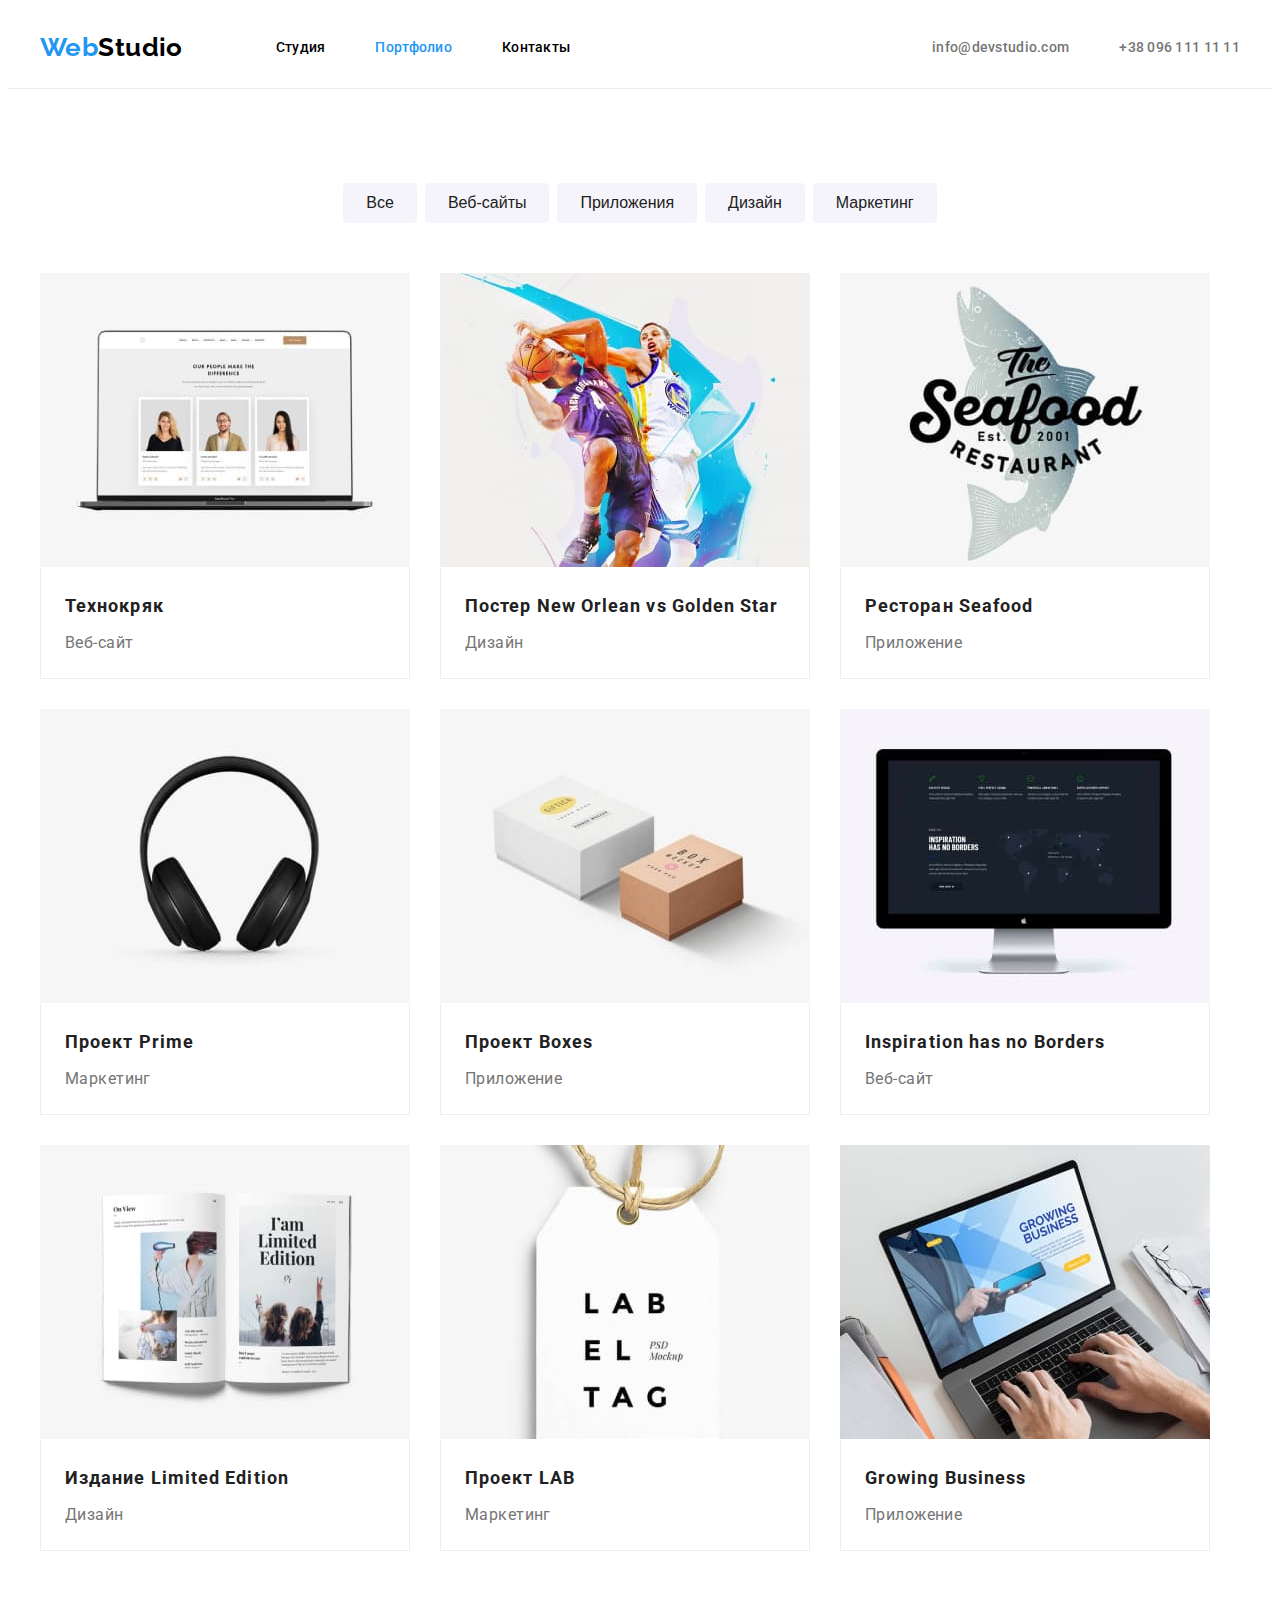
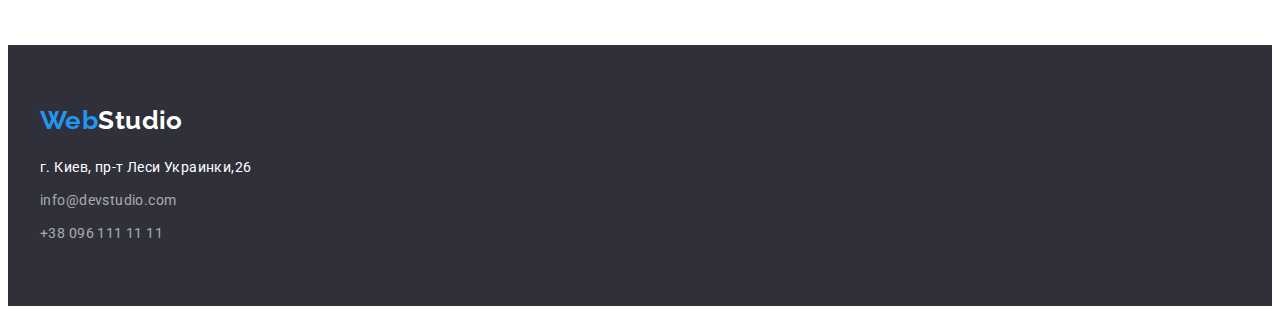
==== portfolio.html @ 1cfa9db4 "Add initial commit" ====
<!DOCTYPE html>
<html lang="ru">
  <head>
    <meta charset="UTF-8" />
    <meta http-equiv="X-UA-Compatible" content="IE=edge" />
    <meta name="viewport" content="width=device-width, initial-scale=1.0" />
    <title>Portfolio</title>
    <link rel="preconnect" href="https://fonts.googleapis.com" />
    <link rel="preconnect" href="https://fonts.gstatic.com" crossorigin />
    <link
      href="https://fonts.googleapis.com/css2?family=Raleway:wght@700&family=Roboto:wght@400;500;700;900&display=swap"
      rel="stylesheet"
    />
    <link
      rel="stylesheet"
      href="https://cdnjs.cloudflare.com/ajax/libs/modern-normalize/1.1.0/modern-normalize.min.css"
      integrity="sha512-wpPYUAdjBVSE4KJnH1VR1HeZfpl1ub8YT/NKx4PuQ5NmX2tKuGu6U/JRp5y+Y8XG2tV+wKQpNHVUX03MfMFn9Q=="
      crossorigin="anonymous"
      referrerpolicy="no-referrer"
    />
    <link rel="stylesheet" href="./css/styles.css" />
  </head>

  <body>
    <!-- Шапка сайта-->
    <header class="header">
      <div class="header-main-nav container">
        <!-- Навигация -->
        <nav class="header-nav">
          <a class="logo link" href="./index.html" lang="en"
            ><span class="logo-accent">Web</span>Studio</a
          >

          <ul class="header-list list">
            <li class="header-item">
              <a class="header-link link" href="./index.html">Студия</a>
            </li>
            <li class="header-item">
              <a class="header-link link current" href="./portfolio.html"
                >Портфолио</a
              >
            </li>
            <li class="header-item">
              <a class="header-link link" href="">Контакты</a>
            </li>
          </ul>
        </nav>

        <!-- Контакты -->
        <ul class="header-contacts list">
          <li class="header-contacts-item">
            <a
              class="header-contacts-link link"
              href="mailto:info@devstudio.com"
              >info@devstudio.com</a
            >
          </li>
          <li class="header-contacts-item">
            <a class="header-contacts-link link" href="tel:+380961111111"
              >+38 096 111 11 11</a
            >
          </li>
        </ul>
      </div>
    </header>

    <main>
      <section class="section">
        <div class="container">
          <h1 class="section-title visually-hidden">Наши роботы</h1>
          <ul class="filter-list list">
            <li class="filter-item">
              <button class="filter-button" type="button">Все</button>
            </li>
            <li class="filter-item">
              <button class="filter-button" type="button">Веб-сайты</button>
            </li>
            <li class="filter-item">
              <button class="filter-button" type="button">Приложения</button>
            </li>
            <li class="filter-item">
              <button class="filter-button" type="button">Дизайн</button>
            </li>
            <li class="filter-item">
              <button class="filter-button" type="button">Маркетинг</button>
            </li>
          </ul>

          <ul class="project-list list">
            <li class="project-item">
              <a class="project-link link" href="">
                <img
                  src="./images/project-1-technokriak-website.jpg"
                  alt="Страница веб-сайта с изображением команды компании"
                  width="370"
                  height="294"
                />
                <div class="project-border">
                  <h2 class="project-title">Технокряк</h2>
                  <p class="project-text">Веб-сайт</p>
                </div>
              </a>
            </li>
            <li class="project-item">
              <a class="project-link link" href="">
                <img
                  src="./images/project-2-poster-design.jpg"
                  alt="Один баскетболист блокирует бросок другого"
                  width="370"
                  height="294"
                />
                <div class="project-border">
                  <h2 class="project-title">
                    Постер <span lang="en">New Orlean vs Golden Star</span>
                  </h2>
                  <p class="project-text">Дизайн</p>
                </div>
              </a>
            </li>
            <li class="project-item">
              <a class="project-link link" href="">
                <img
                  src="./images/project-3-seafood-restaurant-app.jpg"
                  alt="Название ресторана и рыба на заднем фоне"
                  width="370"
                  height="294"
                />
                <div class="project-border">
                  <h2 class="project-title">
                    Ресторан <span lang="en">Seafood</span>
                  </h2>
                  <p class="project-text">Приложение</p>
                </div>
              </a>
            </li>
            <li class="project-item">
              <a class="project-link link" href="">
                <img
                  src="./images/project-4-prime-project.jpg"
                  alt="Черные наушники"
                  width="370"
                  height="294"
                />
                <div class="project-border">
                  <h2 class="project-title">
                    Проект <span lang="en">Prime</span>
                  </h2>
                  <p class="project-text">Маркетинг</p>
                </div>
              </a>
            </li>
            <li class="project-item">
              <a class="project-link link" href="">
                <img
                  src="./images/project-5-boxes-project.jpg"
                  alt="Две коробки с надписями"
                  width="370"
                  height="294"
                />
                <div class="project-border">
                  <h2 class="project-title">
                    Проект <span lang="en">Boxes</span>
                  </h2>
                  <p class="project-text">Приложение</p>
                </div>
              </a>
            </li>
            <li class="project-item">
              <a class="project-link link" href="">
                <img
                  src="./images/project-6-inspiration-website.jpg"
                  alt="Веб-сайт с изображением карты мира"
                  width="370"
                  height="294"
                />
                <div class="project-border">
                  <h2 class="project-title" lang="en">
                    Inspiration has no Borders
                  </h2>
                  <p class="project-text">Веб-сайт</p>
                </div>
              </a>
            </li>
            <li class="project-item">
              <a class="project-link link" href="">
                <img
                  src="./images/project-7-edition-design.jpg"
                  alt="Разворот женского журнала"
                  width="370"
                  height="294"
                />
                <div class="project-border">
                  <h2 class="project-title">
                    Издание <span lang="en">Limited Edition</span>
                  </h2>
                  <p class="project-text">Дизайн</p>
                </div>
              </a>
            </li>
            <li class="project-item">
              <a class="project-link link" href="">
                <img
                  src="./images/project-8-lab-project.jpg"
                  alt="=Ярлык с надписью Label tag"
                  width="370"
                  height="294"
                />
                <div class="project-border">
                  <h2 class="project-title">
                    Проект <span lang="en">LAB</span>
                  </h2>
                  <p class="project-text">Маркетинг</p>
                </div>
              </a>
            </li>
            <li class="project-item">
              <a class="project-link link" href="">
                <img
                  src="./images/project-9-business-app.jpg"
                  alt="Изображение мужчины со смартфоном в руках на ноутбуке"
                  width="370"
                  height="294"
                />
                <div class="project-border">
                  <h2 class="project-title" lang="en">Growing Business</h2>
                  <p class="project-text">Приложение</p>
                </div>
              </a>
            </li>
          </ul>
        </div>
      </section>
    </main>

    <footer class="footer">
      <div class="container">
        <a class="footer-logo logo link" href="./index.html" lang="en">
          <span class="logo-accent">Web</span>Studio
        </a>
        <address class="footer-contacts">
          <ul class="footer-list list">
            <li class="footer-item">
              <a
                class="footer-link link"
                href="https://goo.gl/maps/6j3VHneAAfYVpwDq5"
                target="_blank"
                rel="noopener noreferrer nofollow"
              >
                г. Киев, пр-т Леси Украинки,26
              </a>
            </li>
            <li class="footer-item">
              <a
                class="footer-link link transparent"
                href="mailto:info@devstudio.com"
                >info@devstudio.com
              </a>
            </li>
            <li class="footer-item">
              <a class="footer-link link transparent" href="tel:+380961111111"
                >+38 096 111 11 11</a
              >
            </li>
          </ul>
        </address>
      </div>
    </footer>
  </body>
</html>
---- css/styles.css ----
:root {
  --primary-text-color: #757575;
  --secondary-text-color: #212121;
  --accent-color: #2196f3;
  --nav-text-color: #000000;
  --contacts-text-color: rgba(255, 255, 255, 0.6);
  --primary-background-color: #ffffff;
  --secondary-background-color: #f5f4fa;
  --footer-background-color: #2f303a;
}

body {
  font-family: Roboto, sans-serif;
  font-size: 14px;
  letter-spacing: 0.03em;
  color: var(--primary-text-color);
  background-color: var(--primary-background-color);
}

h1,
h2,
h3,
p {
  margin: 0;
}

.list {
  margin: 0;
  padding: 0;
  list-style: none;
}

.link {
  text-decoration: none;
  color: inherit;
}

img {
  display: block;
  min-width: 100%;
  height: auto;
}

.container {
  width: 1200px;
  margin-right: auto;
  margin-left: auto;
  padding-right: 15px;
  padding-left: 15px;
}

.visually-hidden {
  position: absolute;
  white-space: nowrap;
  width: 1px;
  height: 1px;
  overflow: hidden;
  border: 0;
  padding: 0;
  clip: rect(0 0 0 0);
  clip-path: inset(50%);
  margin: -1px;
}

/* -------------Стили главной страницы-------------*/

/* -------------------HEADER---------------------- */

.header {
  background-color: var(--primary-background-color);
  border-bottom: 1px solid #ececec;
}

.header-main-nav {
  display: flex;
}

/* -------------------LOGO----------------------- */

.logo {
  font-family: Raleway;
  font-weight: 700;
  font-size: 26px;
  line-height: 1.2;
}

.logo-accent {
  color: var(--accent-color);
}

/* ------------------HEADER-NAV -----------------------*/

.header-nav {
  display: flex;
  align-items: center;
}

.header-nav .link {
  color: var(--nav-text-color);
}

.header-list {
  display: flex;
  margin-left: 93px;
}

.header-link {
  display: block;
  padding-top: 32px;
  padding-bottom: 32px;
  font-weight: 500;
  line-height: 1.14;
  letter-spacing: 0.02em;
  color: var(--secondary-text-color);
}

.header-item + .header-item {
  margin-left: 50px;
}

.header-contacts {
  display: flex;
  margin-left: auto;
}

.header-contacts-item + .header-contacts-item {
  margin-left: 50px;
}

.header-contacts-link {
  display: block;
  padding-top: 32px;
  padding-bottom: 32px;
  font-weight: 500;
  line-height: 1.14;
  letter-spacing: 0.02em;
  color: var(--primary-text-color);
}

.header-link:hover,
.header-link:focus,
.header-link.current,
.header-contacts-link:hover,
.header-contacts-link:focus {
  color: var(--accent-color);
}

/* -------------------HERO---------------------- */

.hero {
  padding: 200px 0;
  text-align: center;
  background-color: var(--footer-background-color);
}

.hero-title {
  margin-bottom: 30px;

  font-weight: 900;
  font-size: 44px;
  line-height: 1.36;
  text-align: center;
  letter-spacing: 0.06em;
  text-transform: uppercase;

  color: var(--primary-background-color);
}

/* -----------------HERO-BUTTON------------------- */

.hero-button {
  min-width: 200px;
  padding: 10px 32px;
  box-shadow: 0px 4px 4px rgba(0, 0, 0, 0.15);
  border: none;
  border-radius: 4px;
  cursor: pointer;

  font-weight: 700;
  font-size: 16px;
  line-height: 1.87;
  letter-spacing: 0.06em;

  color: var(--primary-background-color);
  background-color: var(--accent-color);
}

/* -------------------SECTIONS---------------------- */

.section {
  padding-top: 94px;
  padding-bottom: 94px;
}

.section.no-top-padding {
  padding-top: 0;
}

.section-title {
  margin-bottom: 50px;

  font-weight: 700;
  font-size: 36px;
  line-height: 1.17;
  text-align: center;
  color: var(--secondary-text-color);
}

.section-list {
  display: flex;
}

.section-item + .section-item {
  margin-left: 30px;
}

.section-item-title {
  margin-bottom: 10px;

  font-weight: 700;
  line-height: 1.14;
  text-transform: uppercase;
  color: var(--secondary-text-color);
}

.section-item-text {
  line-height: 1.71;
}

/* -------------------TEAM---------------------- */

.team {
  background-color: var(--secondary-background-color);
}

.team-list {
  display: flex;
}

.team-item {
  background-color: var(--primary-background-color);
  box-shadow: 0px 1px 3px rgba(0, 0, 0, 0.12), 0px 1px 1px rgba(0, 0, 0, 0.14),
    0px 2px 1px rgba(0, 0, 0, 0.2);
  border-radius: 0px 0px 4px 4px;
}

.team-card {
  background-color: var(--primary-background-color);
}

.team-item + .team-item {
  margin-left: 30px;
}

.team-thumb {
  margin-top: 30px;
  margin-bottom: 30px;
}

.team-item-title {
  margin-top: 30px;
  margin-bottom: 10px;

  font-weight: 500;
  font-size: 16px;
  line-height: 1.19;
  text-align: center;
  color: var(--secondary-text-color);
}

.team-item-text {
  margin-top: 0;
  margin-bottom: 30px;

  font-size: 16px;
  line-height: 1.19;
  text-align: center;
}

/* -------------------FOOTER---------------------- */

.footer {
  padding-top: 60px;
  padding-bottom: 60px;
  background-color: var(--footer-background-color);
}

.footer-logo {
  display: block;
  margin-bottom: 20px;
}

.footer-item:not(:last-child) {
  margin-bottom: 9px;
}

.footer .link {
  color: var(--primary-background-color);
}

.footer-link {
  font-style: normal;
  line-height: 1.71;
}

.footer-link.transparent {
  color: var(--contacts-text-color);
}

/* -----------------Стили Портфолио---------------------*/

/* ----------------FILTER BUTTONS---------------------- */

.filter-list {
  display: flex;
  justify-content: center;
  margin-bottom: 50px;
}

.filter-item:not(:last-child) {
  margin-right: 8px;
}

.filter-button {
  min-width: 73px;
  border: 1px solid transparent;
  border-radius: 4px;
  padding: 6px 22px;

  font-weight: 500;
  font-size: 16px;
  line-height: 1.62;
  color: var(--secondary-text-color);
  background-color: var(--secondary-background-color);
  cursor: pointer;
}

.filter-button:hover,
.filter-button:focus {
  box-shadow: 0px 3px 1px rgba(0, 0, 0, 0.1), 0px 1px 2px rgba(0, 0, 0, 0.08),
    0px 2px 2px rgba(0, 0, 0, 0.12);
  color: var(--primary-background-color);
  background-color: var(--accent-color);
}

/* -----------------PROJECT-LIST---------------------- */

.project-list {
  display: flex;
  flex-wrap: wrap;
}

.project-item:not(:nth-child(3n)) {
  margin-right: 30px;
}

.project-item:not(:nth-last-child(-n + 3)) {
  margin-bottom: 30px;
}

.project-title {
  margin-top: 0;
  margin-bottom: 4px;

  font-weight: 700;
  font-size: 18px;
  line-height: 2;
  letter-spacing: 0.06em;
  color: var(--secondary-text-color);
}

.project-text {
  margin-top: 0;
  margin-bottom: 0;

  font-size: 16px;
  line-height: 1.87;
  color: var(--primary-text-color);
}

.project-border {
  padding: 20px 24px;
  border: 1px solid #eeeeee;
  border-top: 1px solid transparent;
}
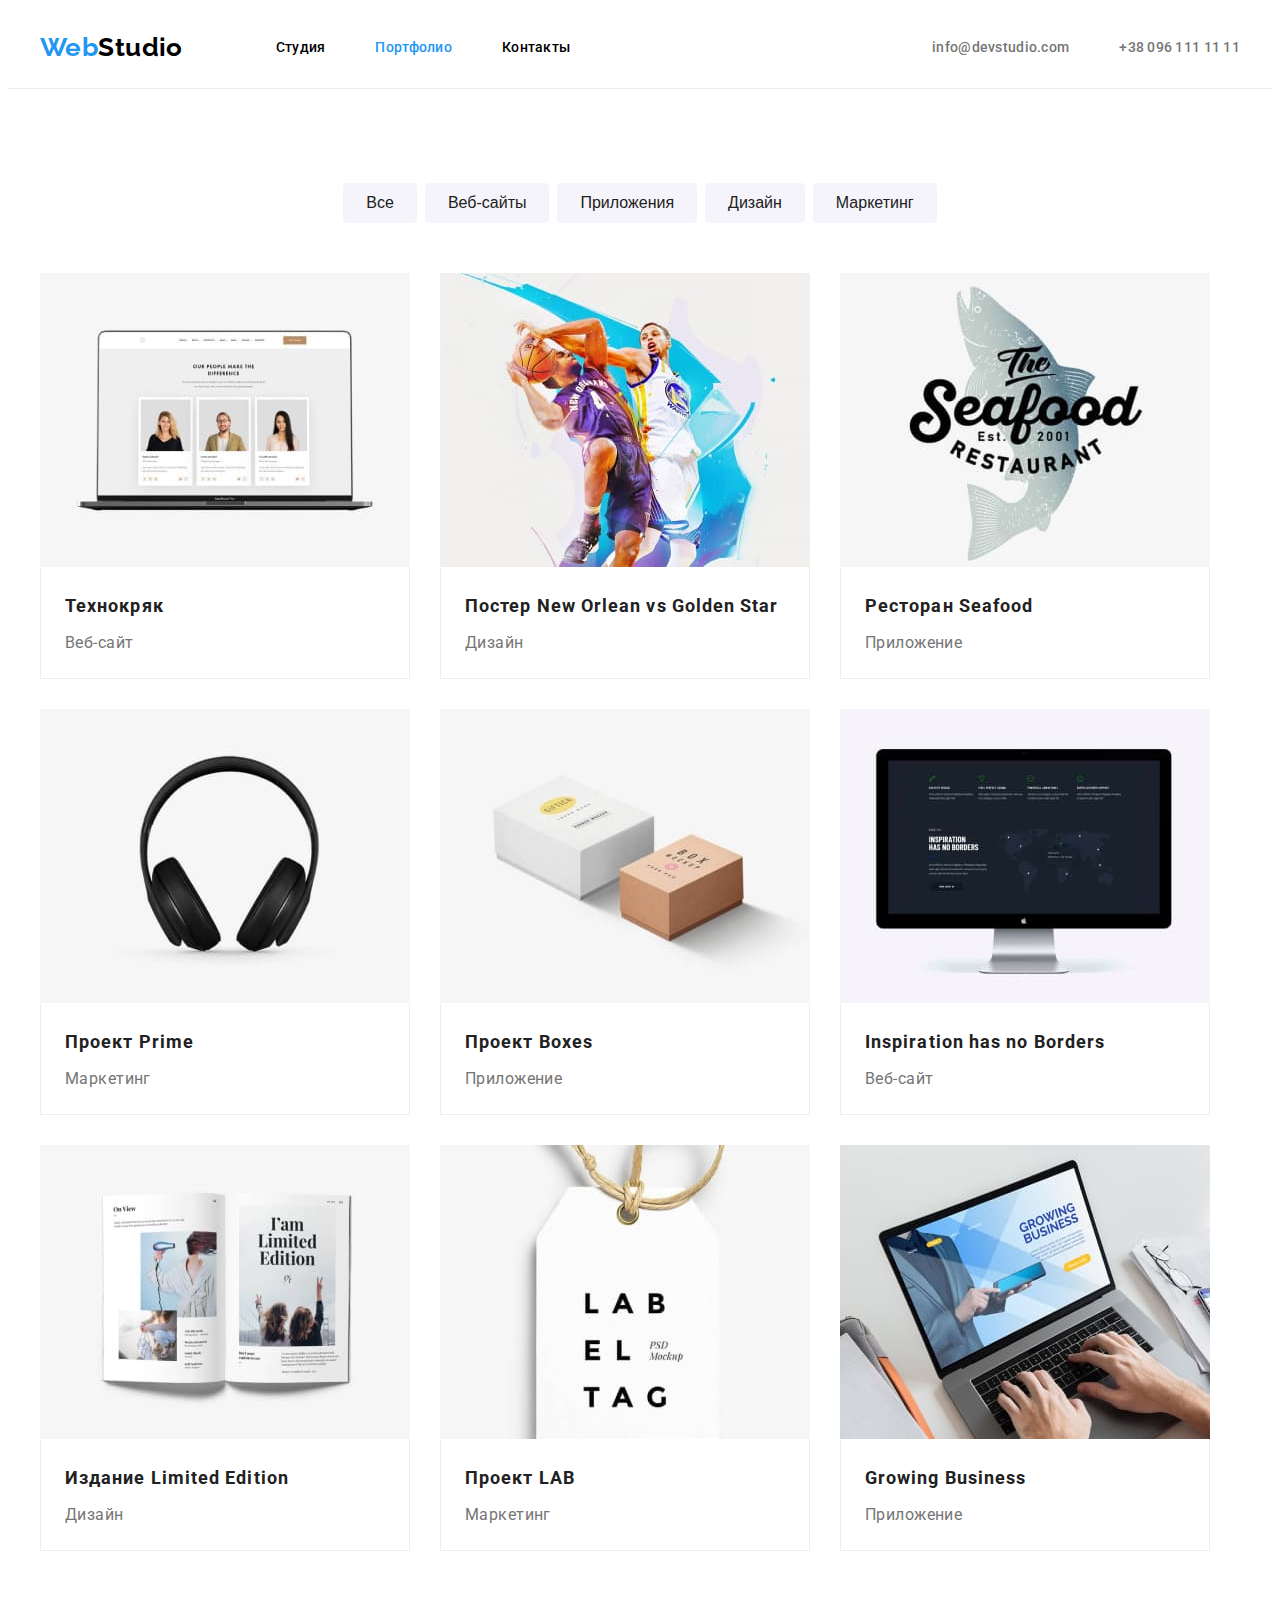
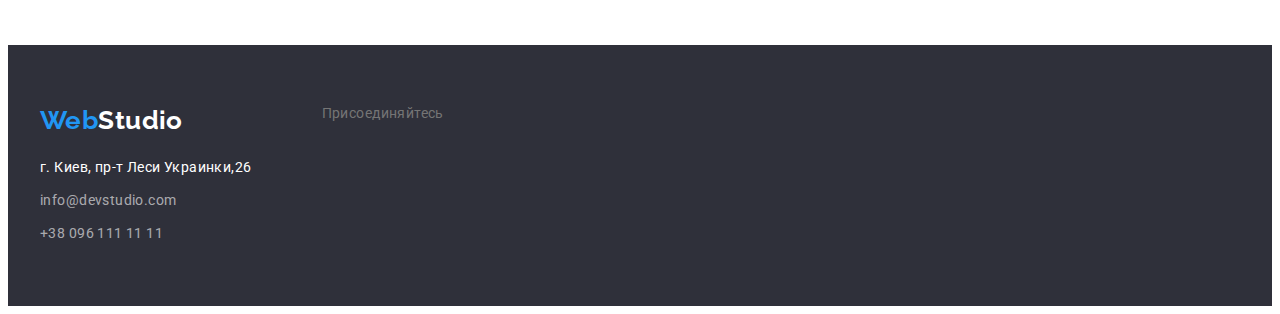
==== commit e76941e1: "Add new section" ====
--- a/portfolio.html
+++ b/portfolio.html
@@ -121,7 +121,7 @@
               <a class="project-link link" href="">
                 <img
                   src="./images/project-3-seafood-restaurant-app.jpg"
-                  alt="Название ресторана и рыба на заднем фоне"
+                  alt="Название ресторана, рыба на заднем фоне"
                   width="370"
                   height="294"
                 />
@@ -153,7 +153,7 @@
               <a class="project-link link" href="">
                 <img
                   src="./images/project-5-boxes-project.jpg"
-                  alt="Две коробки с надписями"
+                  alt="Две коробки с надписями сверху"
                   width="370"
                   height="294"
                 />
@@ -169,7 +169,7 @@
               <a class="project-link link" href="">
                 <img
                   src="./images/project-6-inspiration-website.jpg"
-                  alt="Веб-сайт с изображением карты мира"
+                  alt="Монитор с изображением карты мира"
                   width="370"
                   height="294"
                 />
@@ -201,7 +201,7 @@
               <a class="project-link link" href="">
                 <img
                   src="./images/project-8-lab-project.jpg"
-                  alt="=Ярлык с надписью Label tag"
+                  alt="=Бирка с надписью Label tag"
                   width="370"
                   height="294"
                 />
@@ -233,36 +233,41 @@
     </main>
 
     <footer class="footer">
-      <div class="container">
-        <a class="footer-logo logo link" href="./index.html" lang="en">
-          <span class="logo-accent">Web</span>Studio
-        </a>
-        <address class="footer-contacts">
-          <ul class="footer-list list">
-            <li class="footer-item">
-              <a
-                class="footer-link link"
-                href="https://goo.gl/maps/6j3VHneAAfYVpwDq5"
-                target="_blank"
-                rel="noopener noreferrer nofollow"
-              >
-                г. Киев, пр-т Леси Украинки,26
-              </a>
-            </li>
-            <li class="footer-item">
-              <a
-                class="footer-link link transparent"
-                href="mailto:info@devstudio.com"
-                >info@devstudio.com
-              </a>
-            </li>
-            <li class="footer-item">
-              <a class="footer-link link transparent" href="tel:+380961111111"
-                >+38 096 111 11 11</a
-              >
-            </li>
-          </ul>
-        </address>
+      <div class="footer-content container">
+        <div class="address">
+          <a class="footer-logo logo link" href="./index.html" lang="en">
+            <span class="logo-accent">Web</span>Studio
+          </a>
+          <address class="footer-contacts">
+            <ul class="footer-list list">
+              <li class="footer-item">
+                <a
+                  class="footer-link link"
+                  href="https://goo.gl/maps/6j3VHneAAfYVpwDq5"
+                  target="_blank"
+                  rel="noopener noreferrer nofollow"
+                >
+                  г. Киев, пр-т Леси Украинки,26
+                </a>
+              </li>
+              <li class="footer-item">
+                <a
+                  class="footer-link link transparent"
+                  href="mailto:info@devstudio.com"
+                  >info@devstudio.com
+                </a>
+              </li>
+              <li class="footer-item">
+                <a class="footer-link link transparent" href="tel:+380961111111"
+                  >+38 096 111 11 11</a
+                >
+              </li>
+            </ul>
+          </address>
+        </div>
+        <div class="social">
+          <p>Присоединяйтесь</p>
+        </div>
       </div>
     </footer>
   </body>
--- a/css/styles.css
+++ b/css/styles.css
@@ -20,6 +20,9 @@
 h1,
 h2,
 h3,
+h4,
+h5,
+h6,
 p {
   margin: 0;
 }
@@ -39,6 +42,10 @@
   display: block;
   min-width: 100%;
   height: auto;
+}
+
+button {
+  cursor: pointer;
 }
 
 .container {
@@ -148,8 +155,23 @@
 /* -------------------HERO---------------------- */
 
 .hero {
+  max-width: 1600px;
+  height: 600px;
+  margin-right: auto;
+  margin-left: auto;
   padding: 200px 0;
+
   text-align: center;
+
+  background-image: linear-gradient(
+      to right,
+      rgba(47, 48, 58, 0.4),
+      rgba(47, 48, 58, 0.4)
+    ),
+    url(../images/hero-bg-image.jpg);
+  background-repeat: no-repeat;
+  background-size: contain;
+  background-position: center;
   background-color: var(--footer-background-color);
 }
 
@@ -174,7 +196,6 @@
   box-shadow: 0px 4px 4px rgba(0, 0, 0, 0.15);
   border: none;
   border-radius: 4px;
-  cursor: pointer;
 
   font-weight: 700;
   font-size: 16px;
@@ -212,6 +233,15 @@
 
 .section-item + .section-item {
   margin-left: 30px;
+}
+
+.section-item.feature::before {
+  display: block;
+  content: '';
+  width: 270px;
+  height: 120px;
+  margin-bottom: 30px;
+  background-color: var(--secondary-background-color);
 }
 
 .section-item-title {
@@ -277,36 +307,6 @@
   text-align: center;
 }
 
-/* -------------------FOOTER---------------------- */
-
-.footer {
-  padding-top: 60px;
-  padding-bottom: 60px;
-  background-color: var(--footer-background-color);
-}
-
-.footer-logo {
-  display: block;
-  margin-bottom: 20px;
-}
-
-.footer-item:not(:last-child) {
-  margin-bottom: 9px;
-}
-
-.footer .link {
-  color: var(--primary-background-color);
-}
-
-.footer-link {
-  font-style: normal;
-  line-height: 1.71;
-}
-
-.footer-link.transparent {
-  color: var(--contacts-text-color);
-}
-
 /* -----------------Стили Портфолио---------------------*/
 
 /* ----------------FILTER BUTTONS---------------------- */
@@ -332,7 +332,6 @@
   line-height: 1.62;
   color: var(--secondary-text-color);
   background-color: var(--secondary-background-color);
-  cursor: pointer;
 }
 
 .filter-button:hover,
@@ -348,6 +347,13 @@
 .project-list {
   display: flex;
   flex-wrap: wrap;
+  /* flex-basis: calc((100% - 3 *30px) / 4; */
+}
+.project-item:hover,
+.project-item:focus {
+  box-sizing: border-box;
+  box-shadow: 0px 1px 1px rgba(0, 0, 0, 0.12), 0px 4px 4px rgba(0, 0, 0, 0.06),
+    1px 4px 6px rgba(0, 0, 0, 0.16);
 }
 
 .project-item:not(:nth-child(3n)) {
@@ -383,3 +389,42 @@
   border: 1px solid #eeeeee;
   border-top: 1px solid transparent;
 }
+
+/* -------------------FOOTER---------------------- */
+
+.footer {
+  padding-top: 60px;
+  padding-bottom: 60px;
+  background-color: var(--footer-background-color);
+}
+
+.footer-content {
+  display: flex;
+  /* align-items: center; */
+}
+
+.address {
+  margin-right: 70px;
+}
+
+.footer-logo {
+  display: block;
+  margin-bottom: 20px;
+}
+
+.footer-item:not(:last-child) {
+  margin-bottom: 9px;
+}
+
+.footer .link {
+  color: var(--primary-background-color);
+}
+
+.footer-link {
+  font-style: normal;
+  line-height: 1.71;
+}
+
+.footer-link.transparent {
+  color: var(--contacts-text-color);
+}
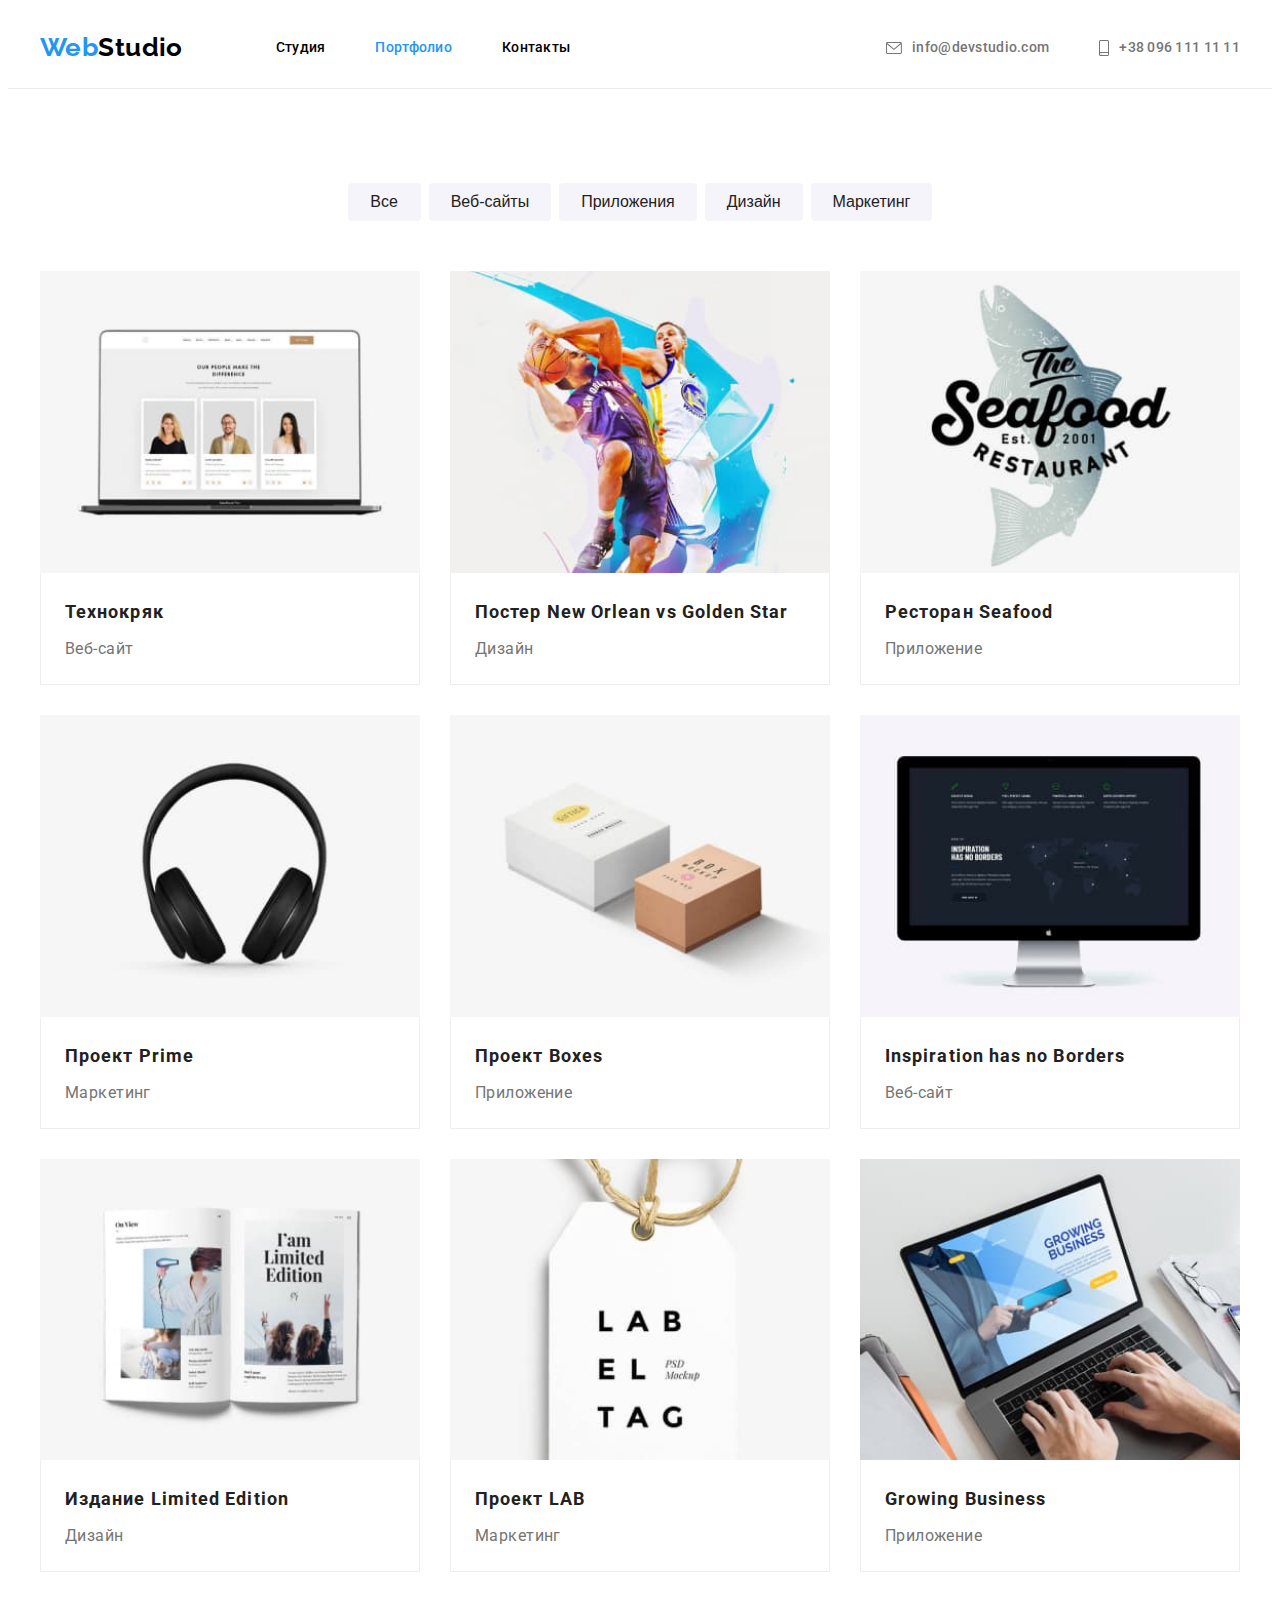
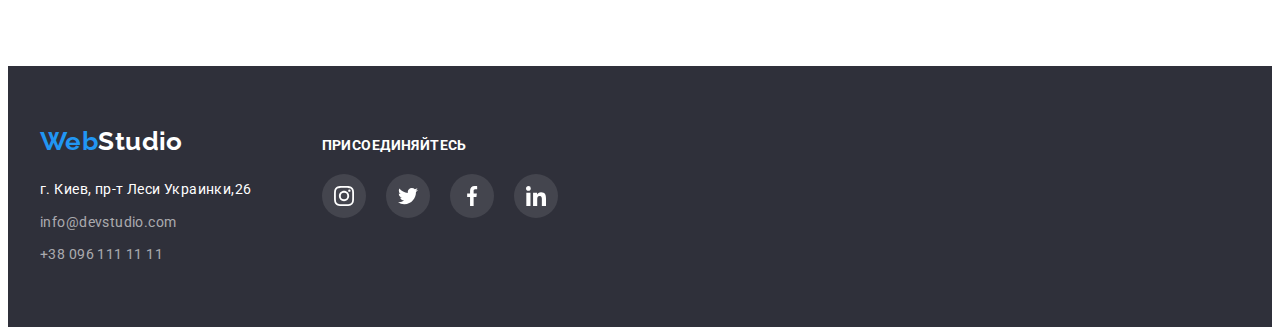
==== commit 67f118d6: "Add icons" ====
--- a/portfolio.html
+++ b/portfolio.html
@@ -48,16 +48,24 @@
 
         <!-- Контакты -->
         <ul class="header-contacts list">
-          <li class="header-contacts-item">
+          <li class="header-contacts-item contacts-hover">
             <a
               class="header-contacts-link link"
               href="mailto:info@devstudio.com"
-              >info@devstudio.com</a
+            >
+              <svg class="icon-contacts" width="16" height="12">
+                <use href="./images/icons.svg#icon-envelope"></use>
+              </svg>
+              info@devstudio.com</a
             >
           </li>
-          <li class="header-contacts-item">
-            <a class="header-contacts-link link" href="tel:+380961111111"
-              >+38 096 111 11 11</a
+
+          <li class="header-contacts-item contacts-hover">
+            <a class="header-contacts-link link" href="tel:+380961111111">
+              <svg class="icon-contacts" width="10" height="16">
+                <use href="./images/icons.svg#icon-smartphone"></use>
+              </svg>
+              +38 096 111 11 11</a
             >
           </li>
         </ul>
@@ -234,7 +242,7 @@
 
     <footer class="footer">
       <div class="footer-content container">
-        <div class="address">
+        <div class="footer-address">
           <a class="footer-logo logo link" href="./index.html" lang="en">
             <span class="logo-accent">Web</span>Studio
           </a>
@@ -265,8 +273,42 @@
             </ul>
           </address>
         </div>
-        <div class="social">
-          <p>Присоединяйтесь</p>
+        <div class="footer-social">
+          <p class="footer-text">Присоединяйтесь</p>
+
+          <ul class="social-list list">
+            <li class="social-item">
+              <a href="" class="social-link">
+                <svg class="social-icon" width="20" height="20">
+                  <use href="./images/icons.svg#icon-instagram"></use>
+                </svg>
+              </a>
+            </li>
+
+            <li class="social-item">
+              <a href="" class="social-link">
+                <svg class="social-icon" width="20" height="20">
+                  <use href="./images/icons.svg#icon-twitter"></use>
+                </svg>
+              </a>
+            </li>
+
+            <li class="social-item">
+              <a href="" class="social-link">
+                <svg class="social-icon" width="20" height="20">
+                  <use href="./images/icons.svg#icon-facebook"></use>
+                </svg>
+              </a>
+            </li>
+
+            <li class="social-item">
+              <a href="" class="social-link">
+                <svg class="social-icon" width="20" height="20">
+                  <use href="./images/icons.svg#icon-linkedin"></use>
+                </svg>
+              </a>
+            </li>
+          </ul>
         </div>
       </div>
     </footer>
--- a/css/styles.css
+++ b/css/styles.css
@@ -7,6 +7,8 @@
   --primary-background-color: #ffffff;
   --secondary-background-color: #f5f4fa;
   --footer-background-color: #2f303a;
+  --card-margin: 30px;
+  --border-color: #afb1b8;
 }
 
 body {
@@ -50,10 +52,9 @@
 
 .container {
   width: 1200px;
-  margin-right: auto;
-  margin-left: auto;
+  margin: 0 auto;
+  padding-left: 15px;
   padding-right: 15px;
-  padding-left: 15px;
 }
 
 .visually-hidden {
@@ -121,27 +122,47 @@
   color: var(--secondary-text-color);
 }
 
-.header-item + .header-item {
-  margin-left: 50px;
+.header-item:not(:last-child) {
+  margin-right: 50px;
 }
 
 .header-contacts {
   display: flex;
   margin-left: auto;
 }
-
-.header-contacts-item + .header-contacts-item {
-  margin-left: 50px;
+.header-contacts-item {
+  display: flex;
+  align-items: center;
+}
+
+.header-contacts-item:not(:last-child) {
+  margin-right: 50px;
 }
 
 .header-contacts-link {
-  display: block;
+  display: flex;
+  align-items: center;
   padding-top: 32px;
   padding-bottom: 32px;
+
   font-weight: 500;
   line-height: 1.14;
   letter-spacing: 0.02em;
+
   color: var(--primary-text-color);
+}
+
+.contacts-hover {
+  color: var(--primary-text-color);
+}
+
+.contacts-hover:hover {
+  color: var(--accent-color);
+}
+
+.icon-contacts {
+  margin-right: 10px;
+  fill: currentColor;
 }
 
 .header-link:hover,
@@ -156,13 +177,14 @@
 
 .hero {
   max-width: 1600px;
-  height: 600px;
+  min-height: 600px;
+  margin-left: auto;
   margin-right: auto;
-  margin-left: auto;
   padding: 200px 0;
 
   text-align: center;
 
+  background-color: var(--footer-background-color);
   background-image: linear-gradient(
       to right,
       rgba(47, 48, 58, 0.4),
@@ -170,9 +192,8 @@
     ),
     url(../images/hero-bg-image.jpg);
   background-repeat: no-repeat;
-  background-size: contain;
+  background-size: cover;
   background-position: center;
-  background-color: var(--footer-background-color);
 }
 
 .hero-title {
@@ -224,6 +245,7 @@
   font-size: 36px;
   line-height: 1.17;
   text-align: center;
+
   color: var(--secondary-text-color);
 }
 
@@ -231,17 +253,8 @@
   display: flex;
 }
 
-.section-item + .section-item {
-  margin-left: 30px;
-}
-
-.section-item.feature::before {
-  display: block;
-  content: '';
-  width: 270px;
-  height: 120px;
-  margin-bottom: 30px;
-  background-color: var(--secondary-background-color);
+.section-item:not(:last-child) {
+  margin-right: var(--card-margin);
 }
 
 .section-item-title {
@@ -255,6 +268,16 @@
 
 .section-item-text {
   line-height: 1.71;
+}
+
+.icon-wrap {
+  display: flex;
+  justify-content: center;
+  align-items: center;
+  min-height: 120px;
+  margin-bottom: var(--card-margin);
+  border-radius: 4px;
+  background-color: var(--secondary-background-color);
 }
 
 /* -------------------TEAM---------------------- */
@@ -278,19 +301,17 @@
   background-color: var(--primary-background-color);
 }
 
-.team-item + .team-item {
-  margin-left: 30px;
+.team-item:not(:last-child) {
+  margin-right: var(--card-margin);
 }
 
 .team-thumb {
-  margin-top: 30px;
-  margin-bottom: 30px;
+  margin-top: var(--card-margin);
+  margin-bottom: var(--card-margin);
 }
 
 .team-item-title {
-  margin-top: 30px;
   margin-bottom: 10px;
-
   font-weight: 500;
   font-size: 16px;
   line-height: 1.19;
@@ -299,14 +320,79 @@
 }
 
 .team-item-text {
-  margin-top: 0;
-  margin-bottom: 30px;
-
+  margin-bottom: 16px;
   font-size: 16px;
   line-height: 1.19;
   text-align: center;
 }
 
+.social-list {
+  display: flex;
+  justify-content: center;
+}
+
+.social-item:not(:last-child) {
+  margin-right: 10px;
+}
+
+.social-link {
+  display: flex;
+  justify-content: center;
+  align-items: center;
+
+  margin-right: 10px;
+  width: 44px;
+  height: 44px;
+  border-radius: 50%;
+
+  color: var(--border-color);
+}
+
+.social-link:hover,
+.social-link:focus {
+  color: var(--primary-background-color);
+  background-color: var(--accent-color);
+}
+
+.social-icon {
+  fill: currentColor;
+}
+
+.social-icon:hover {
+  fill: var(--primary-background-color);
+}
+
+/* ----------------CLIENTS---------------------- */
+
+.clients-list {
+  display: flex;
+  margin-right: calc(-1 * var(--card-margin));
+}
+
+.client-link {
+  display: flex;
+  justify-content: center;
+  align-items: center;
+
+  margin-right: var(--card-margin);
+  width: 170px;
+  height: 92px;
+
+  border: 1px solid var(--border-color);
+  border-radius: 4px;
+  color: var(--border-color);
+}
+
+.client-link:hover,
+.client-link:focus {
+  color: var(--accent-color);
+  border: 1px solid var(--accent-color);
+}
+
+.client-icon {
+  fill: currentColor;
+}
+
 /* -----------------Стили Портфолио---------------------*/
 
 /* ----------------FILTER BUTTONS---------------------- */
@@ -323,13 +409,14 @@
 
 .filter-button {
   min-width: 73px;
-  border: 1px solid transparent;
+  border: 0;
   border-radius: 4px;
   padding: 6px 22px;
 
   font-weight: 500;
   font-size: 16px;
   line-height: 1.62;
+
   color: var(--secondary-text-color);
   background-color: var(--secondary-background-color);
 }
@@ -347,38 +434,33 @@
 .project-list {
   display: flex;
   flex-wrap: wrap;
-  /* flex-basis: calc((100% - 3 *30px) / 4; */
-}
+  margin-right: calc(-1 * var(--card-margin));
+  margin-bottom: calc(-1 * var(--card-margin));
+}
+
+.project-item {
+  flex-basis: calc(100% / 3 - 30px);
+  margin-right: var(--card-margin);
+  margin-bottom: var(--card-margin);
+}
+
 .project-item:hover,
 .project-item:focus {
-  box-sizing: border-box;
   box-shadow: 0px 1px 1px rgba(0, 0, 0, 0.12), 0px 4px 4px rgba(0, 0, 0, 0.06),
     1px 4px 6px rgba(0, 0, 0, 0.16);
 }
 
-.project-item:not(:nth-child(3n)) {
-  margin-right: 30px;
-}
-
-.project-item:not(:nth-last-child(-n + 3)) {
-  margin-bottom: 30px;
-}
-
 .project-title {
-  margin-top: 0;
   margin-bottom: 4px;
-
   font-weight: 700;
   font-size: 18px;
   line-height: 2;
   letter-spacing: 0.06em;
+
   color: var(--secondary-text-color);
 }
 
 .project-text {
-  margin-top: 0;
-  margin-bottom: 0;
-
   font-size: 16px;
   line-height: 1.87;
   color: var(--primary-text-color);
@@ -400,10 +482,10 @@
 
 .footer-content {
   display: flex;
-  /* align-items: center; */
-}
-
-.address {
+  align-items: baseline;
+}
+
+.footer-address {
   margin-right: 70px;
 }
 
@@ -428,3 +510,22 @@
 .footer-link.transparent {
   color: var(--contacts-text-color);
 }
+
+.footer-text {
+  margin-bottom: 20px;
+  font-weight: 700;
+  line-height: 1.14;
+  text-transform: uppercase;
+
+  color: var(--primary-background-color);
+}
+
+.footer-social .social-link {
+  color: var(--primary-background-color);
+  background-color: rgba(255, 255, 255, 0.1);
+}
+
+.footer-social .social-link:hover {
+  color: var(--primary-background-color);
+  background-color: var(--accent-color);
+}
